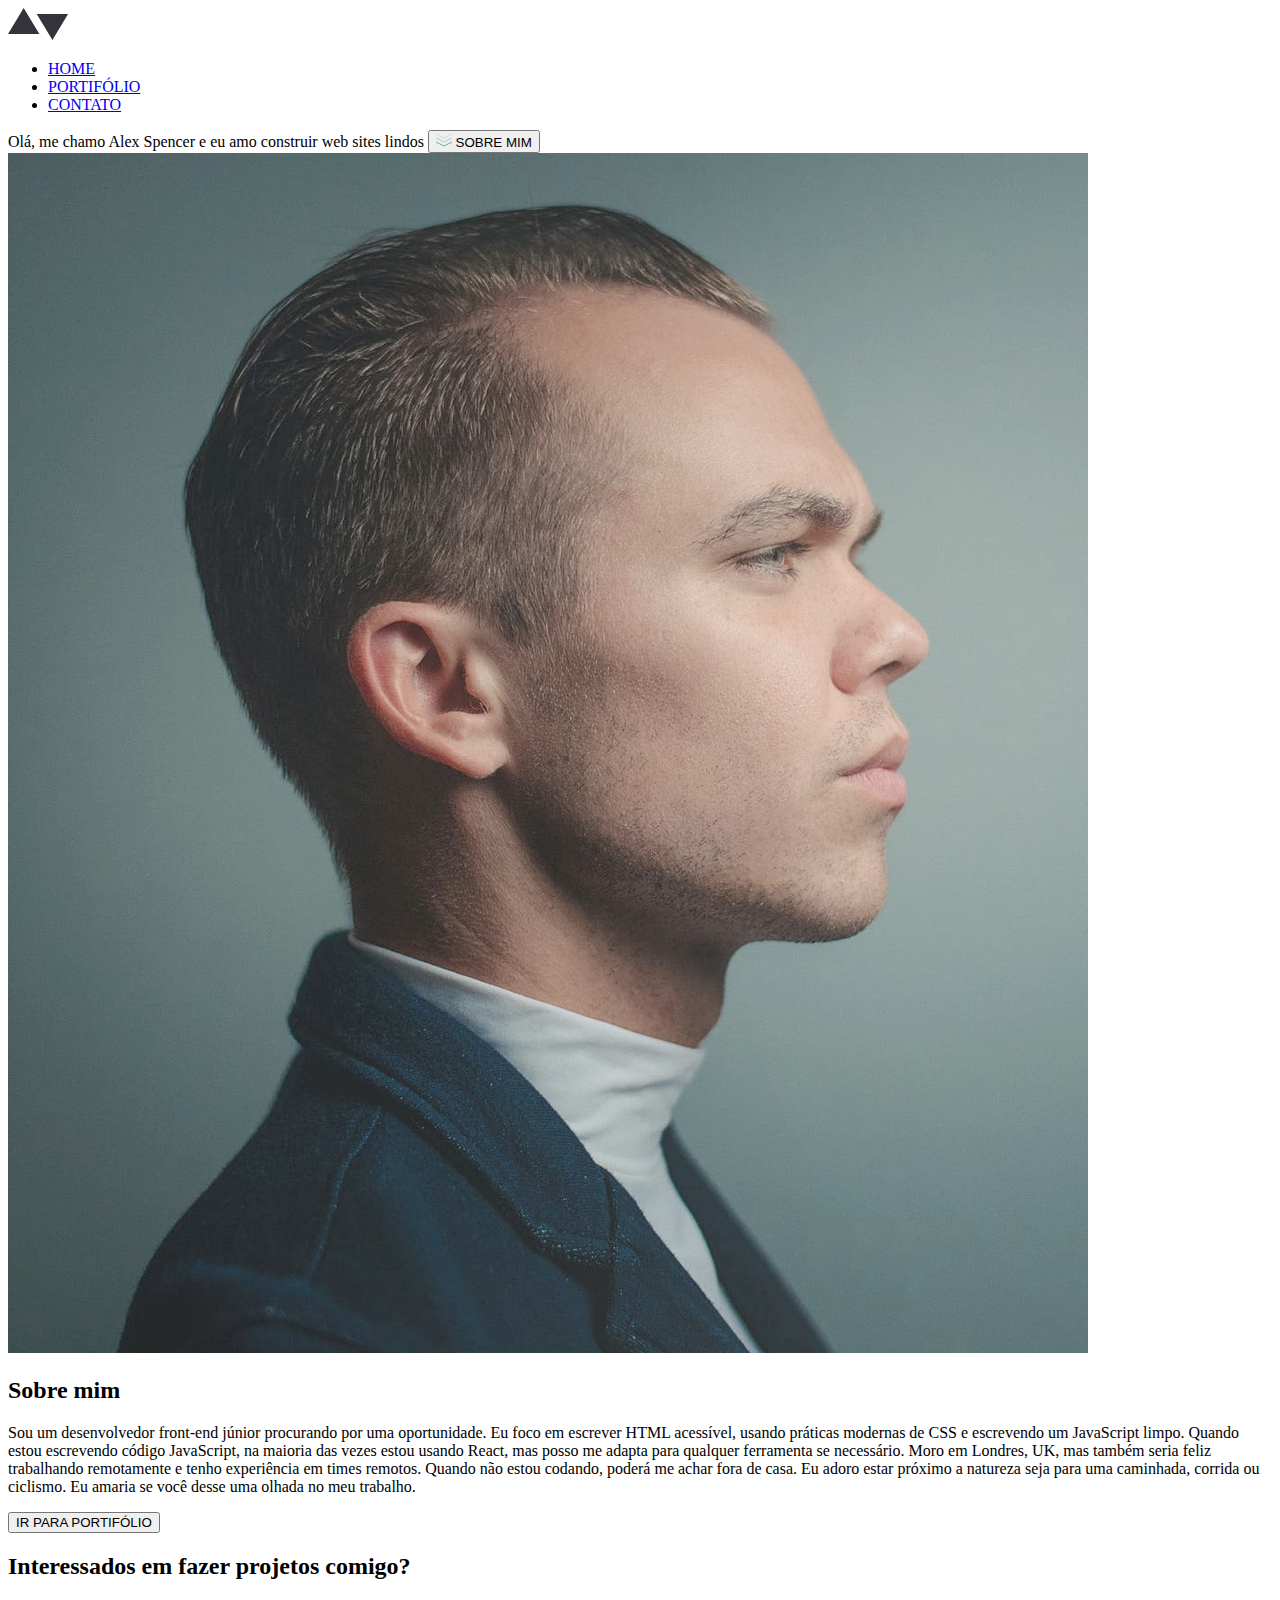
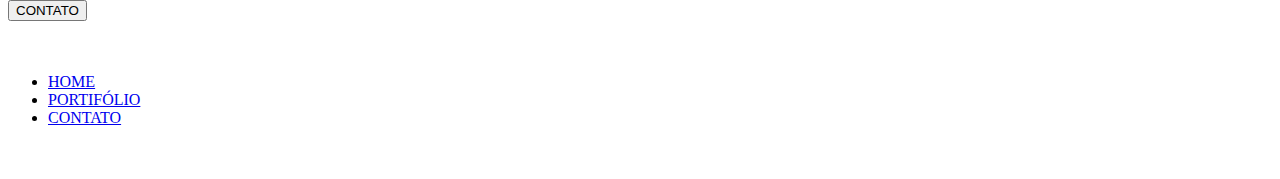
==== pages/home/index.html @ 891c13ab "criação da pagina home" ====
<!DOCTYPE html>
<html lang="en">
  <head>
    <meta charset="UTF-8" />
    <meta name="viewport" content="width=device-width, initial-scale=1.0" />
    <link rel="stylesheet" href="style.css" />
    <link rel="preconnect" href="https://fonts.googleapis.com" />
    <link rel="preconnect" href="https://fonts.gstatic.com" crossorigin />
    <link
      href="https://fonts.googleapis.com/css2?family=Ibarra+Real+Nova:wght@400;600;700&family=Public+Sans:wght@200;400;600;700&display=swap"
      rel="stylesheet"
    />

    <title>Home</title>
  </head>
  <body>
    <header class="nav-bar container">
      <img src="/assets/logo-dark.svg" alt="logo-ligth" />
      <ul>
        <li class="menu-items"><a href="index.html" id="home">HOME</a></li>
        <li class="menu-items">
          <a href="portifolio.html" id="portifolio">PORTIFÓLIO</a>
        </li>
        <li class="menu-items">
          <a href="contato.html" id="contato">CONTATO</a>
        </li>
      </ul>
    </header>
    <section class="container">
      <div class="home-page">
        <div class="home-page-text">
          Olá, me chamo Alex Spencer e eu amo construir web sites lindos
          <button class="button">
            <img src="/assets/icons/down-arrows.svg" alt="down-arrows-icon" />
            SOBRE MIM
          </button>
        </div>
      </div>
    </section>
    <main class="about container">
      <img src="/assets/home/image-homepage-profile.jpg" alt="image-profile" />
      <div class="about-text">
        <h2>Sobre mim</h2>
        <p>
          Sou um desenvolvedor front-end júnior procurando por uma oportunidade.
          Eu foco em escrever HTML acessível, usando práticas modernas de CSS e
          escrevendo um JavaScript limpo. Quando estou escrevendo código
          JavaScript, na maioria das vezes estou usando React, mas posso me
          adapta para qualquer ferramenta se necessário. Moro em Londres, UK,
          mas também seria feliz trabalhando remotamente e tenho experiência em
          times remotos. Quando não estou codando, poderá me achar fora de casa.
          Eu adoro estar próximo a natureza seja para uma caminhada, corrida ou
          ciclismo. Eu amaria se você desse uma olhada no meu trabalho.
        </p>
        <button>IR PARA PORTIFÓLIO</button>
      </div>
    </main>
    <section class="contact container">
      <h2>Interessados em fazer projetos comigo?</h2>
      <button class="button">CONTATO</button>
    </section>
    <footer class="container">
      <div class="teste">
        <img src="/assets/logo-light.svg" alt="logo-ligth" />
        <ul>
          <li class="menu-items"><a href="index.html" id="home">HOME</a></li>
          <li class="menu-items">
            <a href="portifolio.html" id="portifolio">PORTIFÓLIO</a>
          </li>
          <li class="menu-items">
            <a href="contato.html" id="contato">CONTATO</a>
          </li>
        </ul>
      </div>
      <div class="icons">
        <img src="/assets/icons/github-light.svg" alt="github-light" />
        <img src="/assets/icons/twitter-light.svg" alt="twitter-light" />
        <img src="/assets/icons/linkedin-light.svg" alt="linkedin-light" />
      </div>
    </footer>
  </body>
</html>
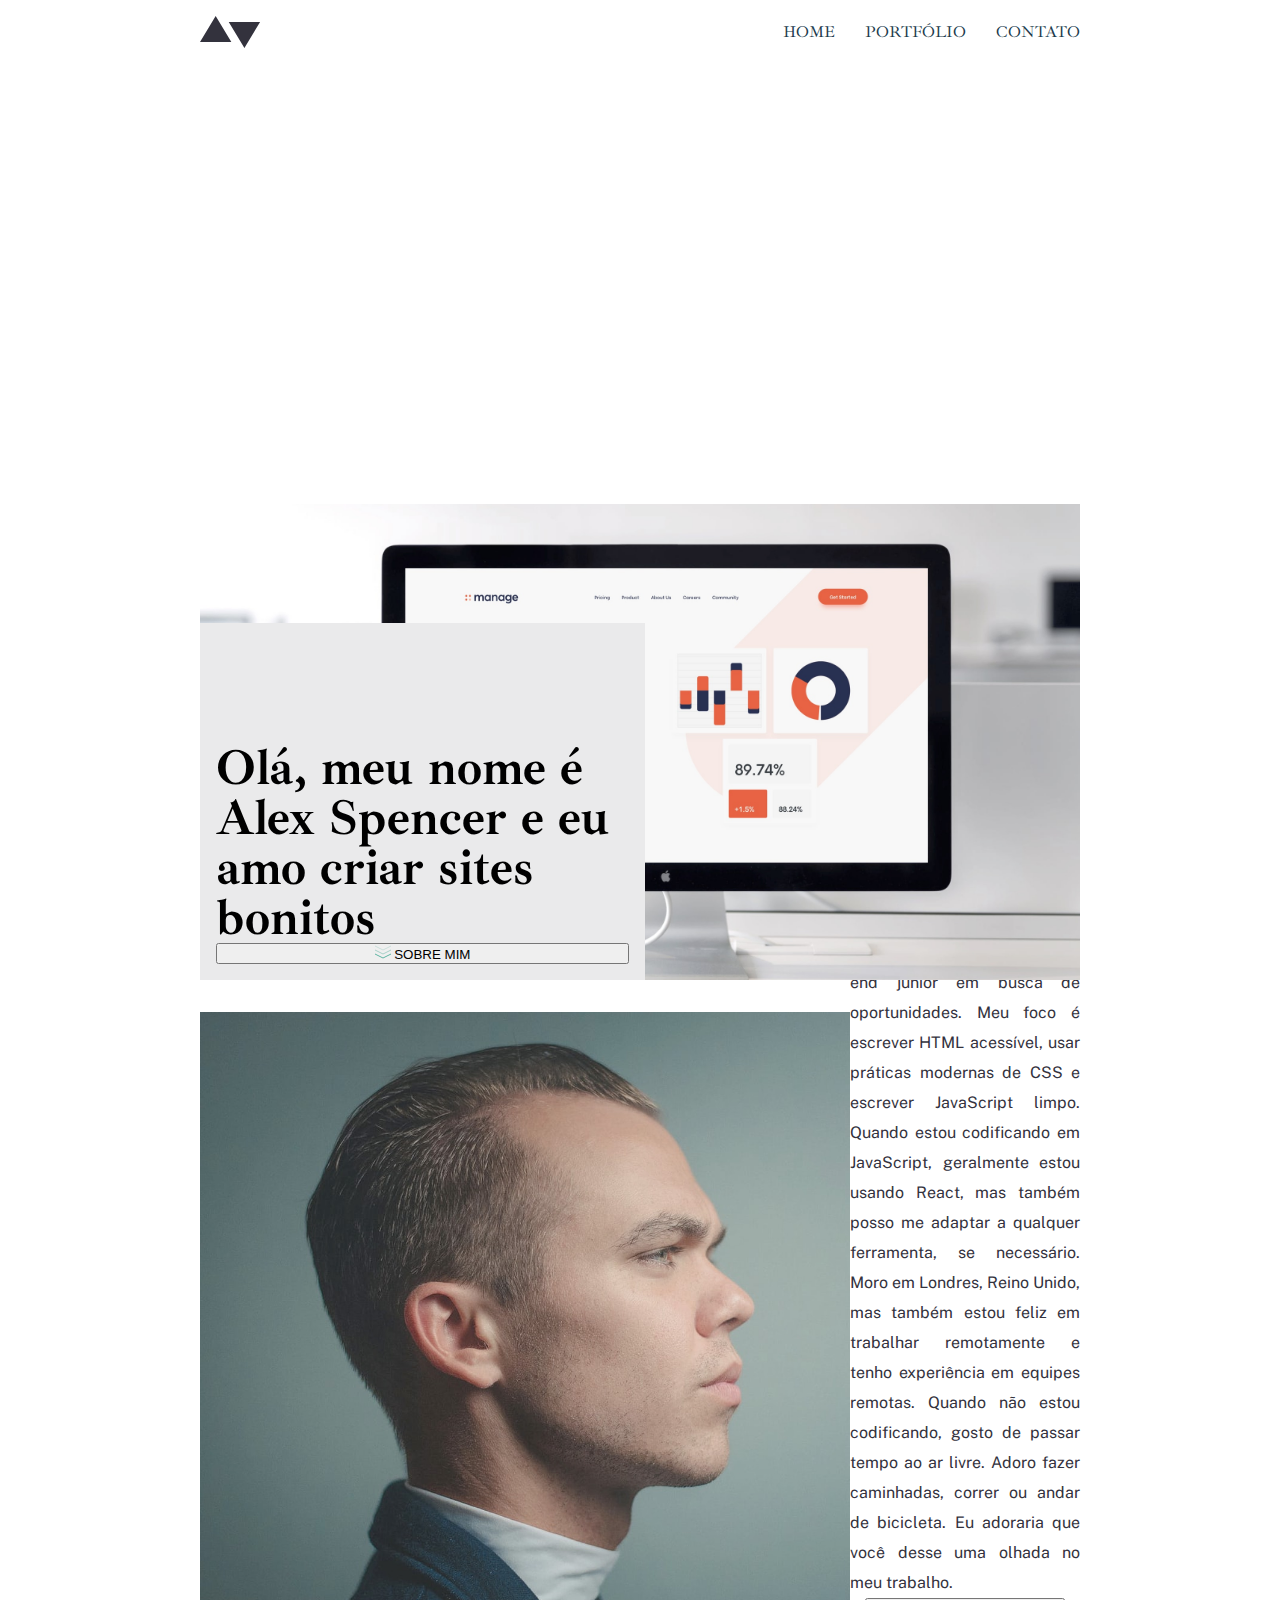
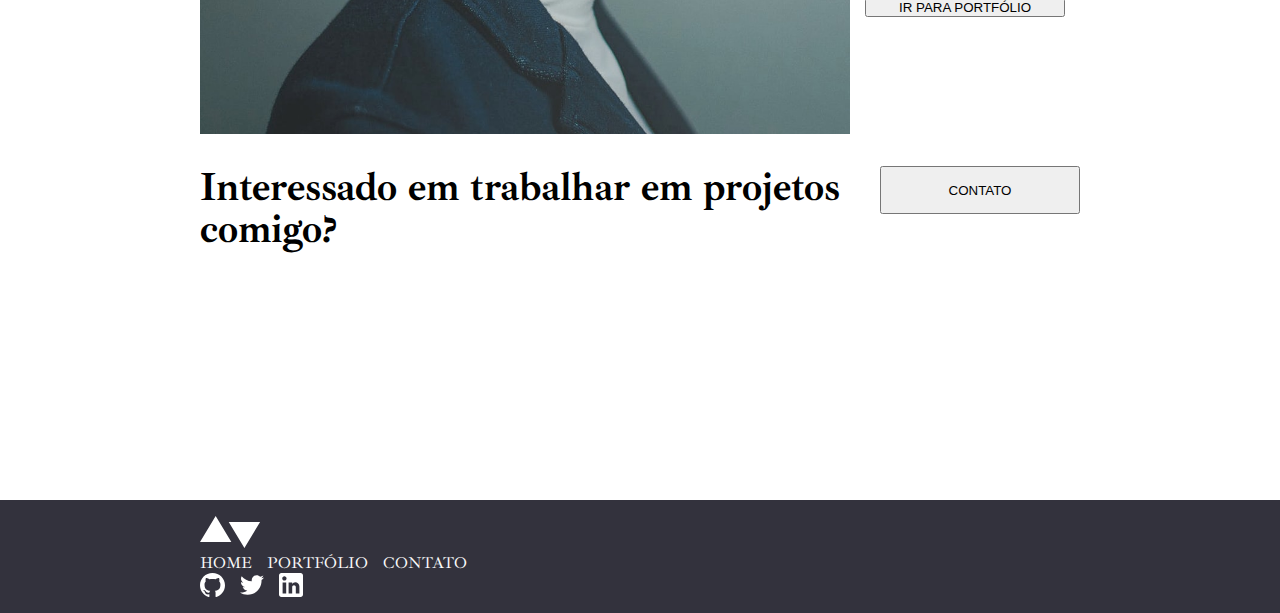
==== commit 34a101ce: "home page html" ====
--- a/pages/home/index.html
+++ b/pages/home/index.html
@@ -1,5 +1,5 @@
 <!DOCTYPE html>
-<html lang="en">
+<html lang="pt-br">
   <head>
     <meta charset="UTF-8" />
     <meta name="viewport" content="width=device-width, initial-scale=1.0" />
@@ -10,16 +10,15 @@
       href="https://fonts.googleapis.com/css2?family=Ibarra+Real+Nova:wght@400;600;700&family=Public+Sans:wght@200;400;600;700&display=swap"
       rel="stylesheet"
     />
-
     <title>Home</title>
   </head>
   <body>
     <header class="nav-bar container">
-      <img src="/assets/logo-dark.svg" alt="logo-ligth" />
+      <img src="/assets/logo-dark.svg" alt="logo-light" />
       <ul>
         <li class="menu-items"><a href="index.html" id="home">HOME</a></li>
         <li class="menu-items">
-          <a href="portifolio.html" id="portifolio">PORTIFÓLIO</a>
+          <a href="portfolio.html" id="portfolio">PORTFÓLIO</a>
         </li>
         <li class="menu-items">
           <a href="contato.html" id="contato">CONTATO</a>
@@ -29,8 +28,8 @@
     <section class="container">
       <div class="home-page">
         <div class="home-page-text">
-          Olá, me chamo Alex Spencer e eu amo construir web sites lindos
-          <button class="button">
+          Olá, meu nome é Alex Spencer e eu amo criar sites bonitos
+          <button class="button-home-page">
             <img src="/assets/icons/down-arrows.svg" alt="down-arrows-icon" />
             SOBRE MIM
           </button>
@@ -42,40 +41,44 @@
       <div class="about-text">
         <h2>Sobre mim</h2>
         <p>
-          Sou um desenvolvedor front-end júnior procurando por uma oportunidade.
-          Eu foco em escrever HTML acessível, usando práticas modernas de CSS e
-          escrevendo um JavaScript limpo. Quando estou escrevendo código
-          JavaScript, na maioria das vezes estou usando React, mas posso me
-          adapta para qualquer ferramenta se necessário. Moro em Londres, UK,
-          mas também seria feliz trabalhando remotamente e tenho experiência em
-          times remotos. Quando não estou codando, poderá me achar fora de casa.
-          Eu adoro estar próximo a natureza seja para uma caminhada, corrida ou
-          ciclismo. Eu amaria se você desse uma olhada no meu trabalho.
+          Sou um desenvolvedor front-end júnior em busca de oportunidades. Meu
+          foco é escrever HTML acessível, usar práticas modernas de CSS e
+          escrever JavaScript limpo. Quando estou codificando em JavaScript,
+          geralmente estou usando React, mas também posso me adaptar a qualquer
+          ferramenta, se necessário. Moro em Londres, Reino Unido, mas também
+          estou feliz em trabalhar remotamente e tenho experiência em equipes
+          remotas. Quando não estou codificando, gosto de passar tempo ao ar
+          livre. Adoro fazer caminhadas, correr ou andar de bicicleta. Eu
+          adoraria que você desse uma olhada no meu trabalho.
         </p>
-        <button>IR PARA PORTIFÓLIO</button>
+        <button class="button">IR PARA PORTFÓLIO</button>
       </div>
     </main>
     <section class="contact container">
-      <h2>Interessados em fazer projetos comigo?</h2>
-      <button class="button">CONTATO</button>
+      <h2>Interessado em trabalhar em projetos comigo?</h2>
+      <div class="container-button">
+        <button class="button">CONTATO</button>
+      </div>
     </section>
-    <footer class="container">
-      <div class="teste">
-        <img src="/assets/logo-light.svg" alt="logo-ligth" />
-        <ul>
-          <li class="menu-items"><a href="index.html" id="home">HOME</a></li>
-          <li class="menu-items">
-            <a href="portifolio.html" id="portifolio">PORTIFÓLIO</a>
-          </li>
-          <li class="menu-items">
-            <a href="contato.html" id="contato">CONTATO</a>
-          </li>
-        </ul>
-      </div>
-      <div class="icons">
-        <img src="/assets/icons/github-light.svg" alt="github-light" />
-        <img src="/assets/icons/twitter-light.svg" alt="twitter-light" />
-        <img src="/assets/icons/linkedin-light.svg" alt="linkedin-light" />
+    <footer>
+      <div class="container-footer container">
+        <div class="nav-button">
+          <img src="/assets/logo-light.svg" alt="logo-light" />
+          <ul>
+            <li class="menu-items"><a href="index.html" id="home">HOME</a></li>
+            <li class="menu-items">
+              <a href="portfolio.html" id="portfolio">PORTFÓLIO</a>
+            </li>
+            <li class="menu-items">
+              <a href="contato.html" id="contato">CONTATO</a>
+            </li>
+          </ul>
+        </div>
+        <div class="icons">
+          <img src="/assets/icons/github-light.svg" alt="github-light" />
+          <img src="/assets/icons/twitter-light.svg" alt="twitter-light" />
+          <img src="/assets/icons/linkedin-light.svg" alt="linkedin-light" />
+        </div>
       </div>
     </footer>
   </body>
--- a/pages/home/style.css
+++ b/pages/home/style.css
@@ -0,0 +1,174 @@
+:root {
+  --slightly-desaturated-cyan: #5fb4a2;
+  --dark-blue: #203a4c;
+  --grayish-dark-blue: #33323d;
+  --very-light-grey: #fafafa;
+  --light-grey: #eaeaeb;
+}
+
+* {
+  margin: 0;
+  padding: 0;
+  box-sizing: border-box;
+}
+html {
+  font-family: "Ibarra Real Nova", "Public Sans", sans-serif;
+}
+
+.container {
+  padding: 16px 200px;
+}
+
+a {
+  text-decoration: none;
+  color: var(--dark-blue);
+}
+
+.menu-items {
+  list-style: none;
+}
+.nav-bar {
+  display: flex;
+  justify-content: space-between;
+  align-items: center;
+}
+
+.nav-bar ul {
+  display: flex;
+  gap: 30px;
+  margin-right: edpx;
+}
+
+.nav-bar a:hover {
+  color: var(--slightly-desaturated-cyan);
+}
+
+.container .home-page {
+  position: relative; /* Add position relative to the container */
+  width: 100%;
+  min-height: 100vh;
+  background-image: url(/assets/home/image-homepage-hero.jpg);
+  background-repeat: no-repeat;
+  background-position: bottom left;
+  background-size: contain;
+  display: flex;
+  align-items: flex-end;
+}
+
+.home-page-text {
+  position: absolute;
+  bottom: 0px;
+  left: 0px;
+  width: 445px; /* Increase the width */
+  height: 357px; /* Increase the height */
+  background: var(--light-grey);
+  display: flex;
+  flex-direction: column;
+  justify-content: flex-end;
+  padding: 16px;
+  font-style: normal;
+  font-weight: 700;
+  font-size: 50px;
+  line-height: 50px;
+}
+
+.about-button {
+  display: flex; /* Add flex display */
+  align-items: center; /* Center the items vertically */
+  margin-top: 36px;
+  width: 200px;
+  height: 48px;
+  background: var(--dark-blue);
+  color: var(--light-grey);
+  gap: 30px;
+}
+
+.about-button img {
+  width: 38px;
+  height: 38px;
+  margin-right: 8px; /* Add margin to push the image to the left */
+}
+
+.about-button:hover {
+  background: var(--slightly-desaturated-cyan);
+  color: var(--light-grey);
+}
+
+.about {
+  display: flex;
+  justify-content: space-between;
+  align-items: center;
+}
+
+.about img {
+  display: flex;
+  justify-content: center;
+  align-items: center;
+  width: 650px;
+  height: auto;
+}
+.about div {
+  align-self: self-start;
+  height: 500px;
+  width: 600px;
+  font-family: "Public Sans";
+  font-style: normal;
+  font-weight: 400;
+  font-size: 16px;
+  line-height: 30px;
+  color: var(--grayish-dark-blue);
+  display: flex;
+  justify-content: center;
+  align-items: center;
+  flex-direction: column;
+}
+
+.about-text {
+  text-align: justify;
+}
+
+.button {
+  align-items: center; /* Center the items vertically */
+  margin-top: 0px;
+  width: 200px;
+  height: 48px;
+}
+.contact {
+  display: flex;
+  justify-content: space-between;
+  width: 100%;
+  height: 350px;
+}
+
+.contact h2 {
+  font-family: "Ibarra Real Nova";
+  font-style: normal;
+  font-weight: 700;
+  font-size: 40px;
+  line-height: 42px;
+}
+
+footer {
+  background: var(--grayish-dark-blue);
+  display: flex;
+  justify-content: space-between;
+}
+
+footer a {
+  color: var(--very-light-grey);
+}
+
+footer ul {
+  display: flex;
+  gap: 15px;
+}
+
+.icons {
+  display: flex;
+  gap: 15px;
+}
+
+.teste {
+  display: flex;
+  gap: 35px;
+}
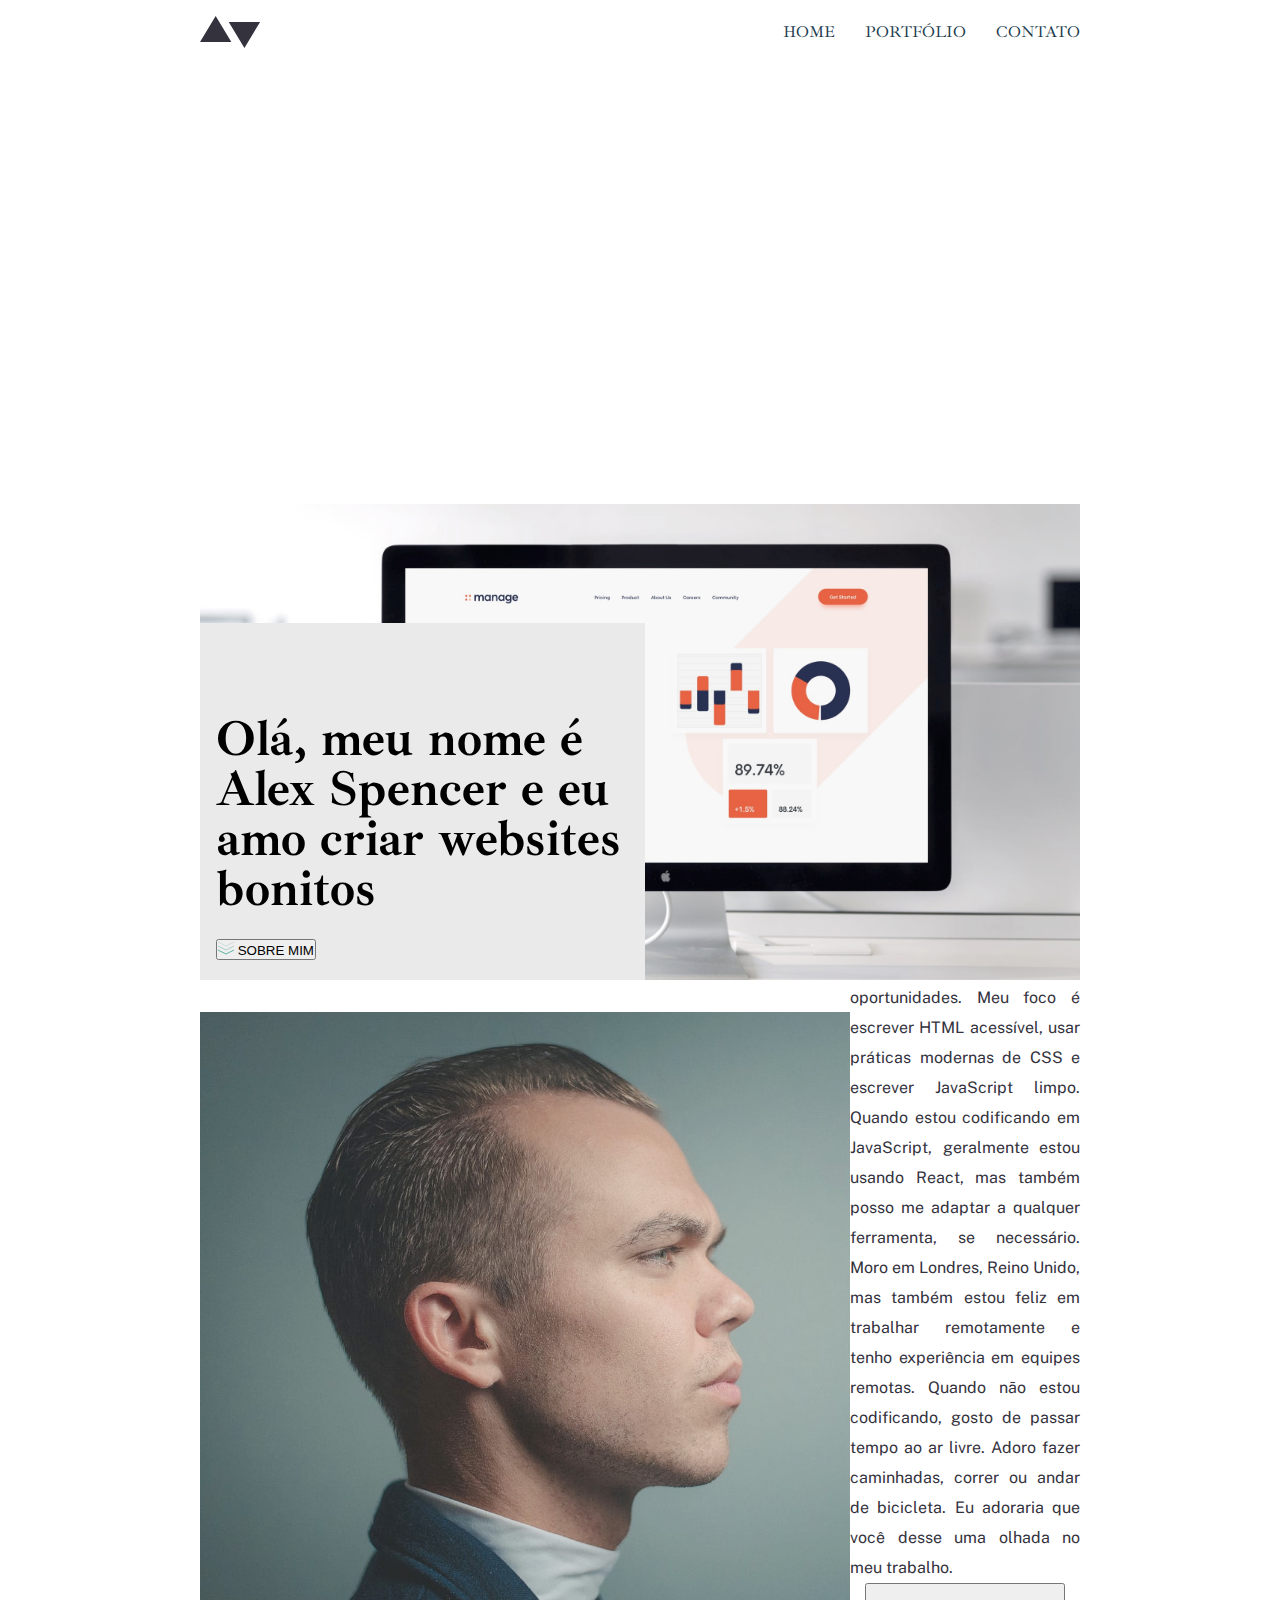
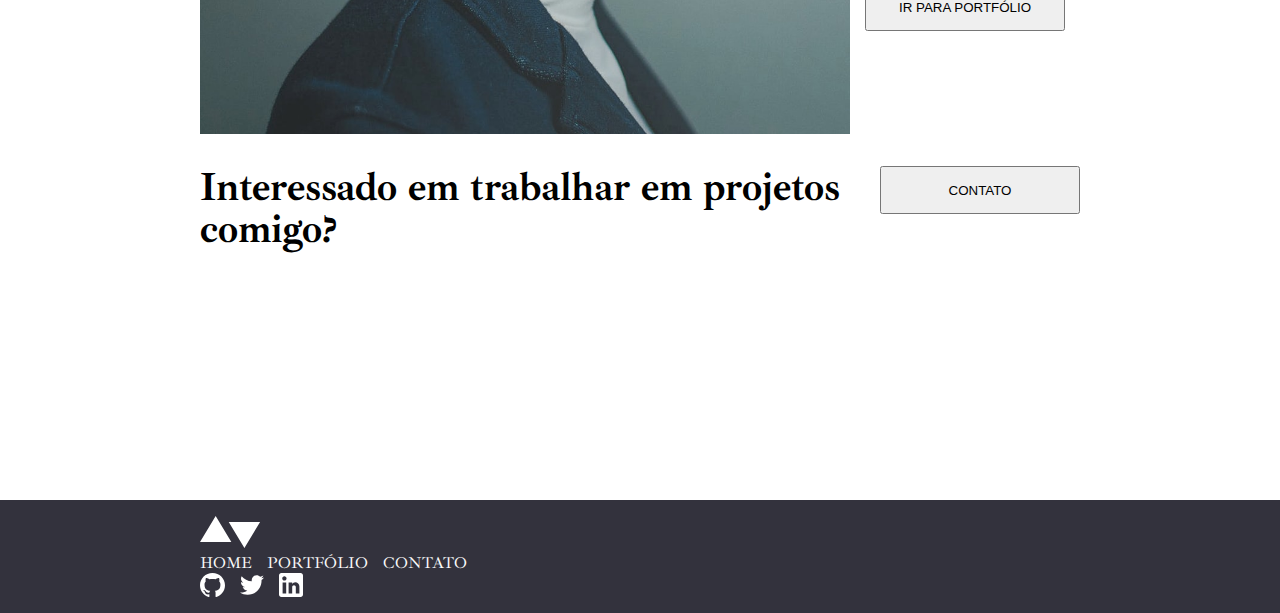
==== commit d5927638: "renomeando classes, adicionando comentários e ajustanto endereço de imagens." ====
--- a/pages/home/index.html
+++ b/pages/home/index.html
@@ -1,6 +1,7 @@
 <!DOCTYPE html>
 <html lang="pt-br">
   <head>
+    <!-- Metadados e links para estilos e fontes -->
     <meta charset="UTF-8" />
     <meta name="viewport" content="width=device-width, initial-scale=1.0" />
     <link rel="stylesheet" href="style.css" />
@@ -14,11 +15,14 @@
   </head>
   <body>
     <header class="nav-bar container">
-      <img src="/assets/logo-dark.svg" alt="logo-light" />
+      <!-- Cabeçalho com logotipo e itens de menu -->
+      <img src="../../assets/logo-dark.svg" alt="logo-light" />
       <ul>
-        <li class="menu-items"><a href="index.html" id="home">HOME</a></li>
         <li class="menu-items">
-          <a href="portfolio.html" id="portfolio">PORTFÓLIO</a>
+          <a href="../home/index.html" id="home">HOME</a>
+        </li>
+        <li class="menu-items">
+          <a href="../home/portifolio.html" id="portfolio">PORTFÓLIO</a>
         </li>
         <li class="menu-items">
           <a href="contato.html" id="contato">CONTATO</a>
@@ -28,19 +32,31 @@
     <section class="container">
       <div class="home-page">
         <div class="home-page-text">
-          Olá, meu nome é Alex Spencer e eu amo criar sites bonitos
-          <button class="button-home-page">
-            <img src="/assets/icons/down-arrows.svg" alt="down-arrows-icon" />
+          <!-- Texto da página inicial -->
+          Olá, meu nome é Alex Spencer e eu amo criar websites bonitos
+          
+          <a href="#about">
+            <button class="button-home-page">
+            
+            <img
+              src="../../assets/icons/down-arrows.svg"
+              alt="down-arrows-icon"
+            />
             SOBRE MIM
           </button>
+          </a>
         </div>
       </div>
     </section>
-    <main class="about container">
-      <img src="/assets/home/image-homepage-profile.jpg" alt="image-profile" />
+    <main class="about container" id="about">
+      <img
+        src="../../assets/home/image-homepage-profile.jpg"
+        alt="image-profile"
+      />
       <div class="about-text">
         <h2>Sobre mim</h2>
         <p>
+          <!-- Texto sobre o desenvolvedor -->
           Sou um desenvolvedor front-end júnior em busca de oportunidades. Meu
           foco é escrever HTML acessível, usar práticas modernas de CSS e
           escrever JavaScript limpo. Quando estou codificando em JavaScript,
@@ -51,33 +67,39 @@
           livre. Adoro fazer caminhadas, correr ou andar de bicicleta. Eu
           adoraria que você desse uma olhada no meu trabalho.
         </p>
-        <button class="button">IR PARA PORTFÓLIO</button>
+        <a href="../home/portifolio.html"><button class="button">IR PARA PORTFÓLIO</button></a>
       </div>
     </main>
+    <!--Seção de Contato-->
     <section class="contact container">
       <h2>Interessado em trabalhar em projetos comigo?</h2>
       <div class="container-button">
-        <button class="button">CONTATO</button>
+        </a><button class="button">CONTATO</button>
       </div>
     </section>
+    <!-- Rodapé-->
     <footer>
       <div class="container-footer container">
         <div class="nav-button">
-          <img src="/assets/logo-light.svg" alt="logo-light" />
+          <img src="../../assets/logo-light.svg" alt="logo-light" />
           <ul>
             <li class="menu-items"><a href="index.html" id="home">HOME</a></li>
             <li class="menu-items">
-              <a href="portfolio.html" id="portfolio">PORTFÓLIO</a>
+              <a href="../home/portifolio.html" id="portfolio">PORTFÓLIO</a>
             </li>
             <li class="menu-items">
-              <a href="contato.html" id="contato">CONTATO</a>
+              <a href="#" id="contato">CONTATO</a>
             </li>
           </ul>
         </div>
         <div class="icons">
-          <img src="/assets/icons/github-light.svg" alt="github-light" />
-          <img src="/assets/icons/twitter-light.svg" alt="twitter-light" />
-          <img src="/assets/icons/linkedin-light.svg" alt="linkedin-light" />
+          <!-- Ícones de redes sociais -->
+          <img src="../../assets/icons/github-light.svg" alt="github-light" />
+          <img src="../../assets/icons/twitter-light.svg" alt="twitter-light" />
+          <img
+            src="../../assets/icons/linkedin-light.svg"
+            alt="linkedin-light"
+          />
         </div>
       </div>
     </footer>
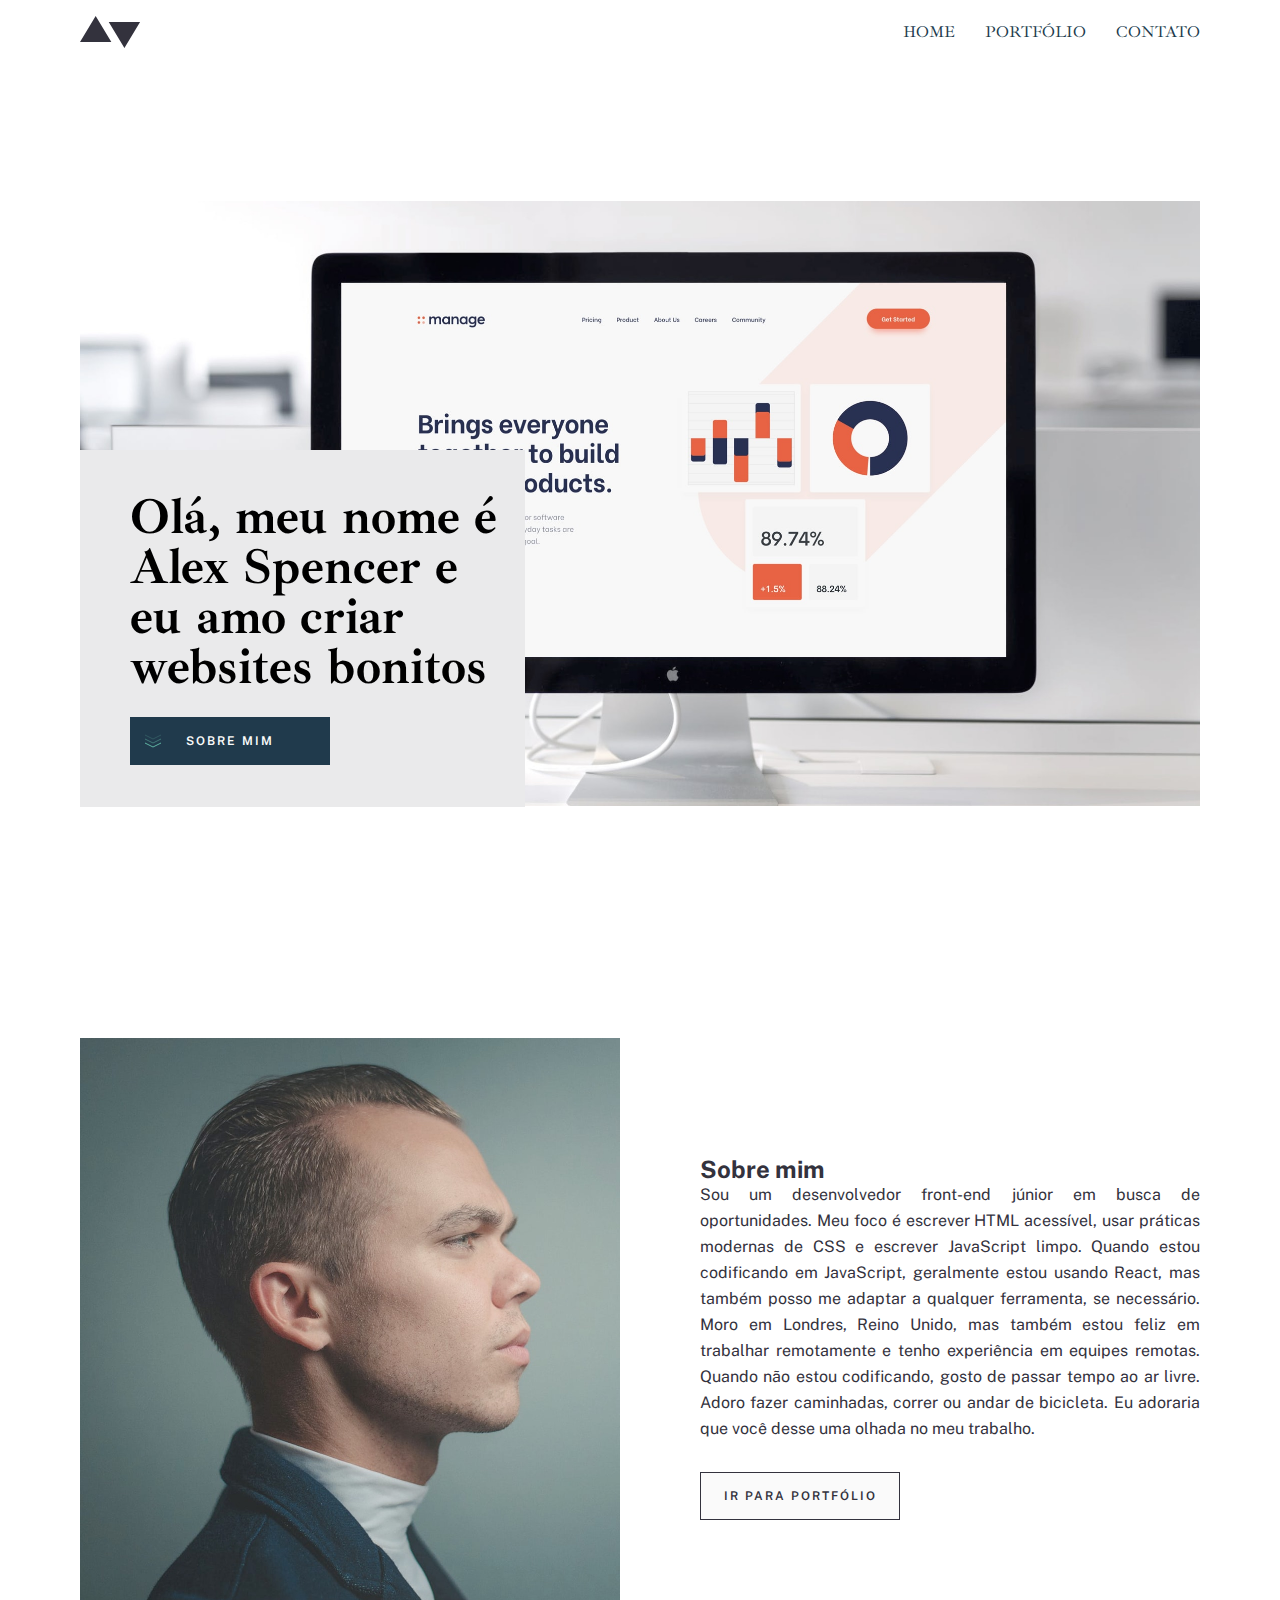
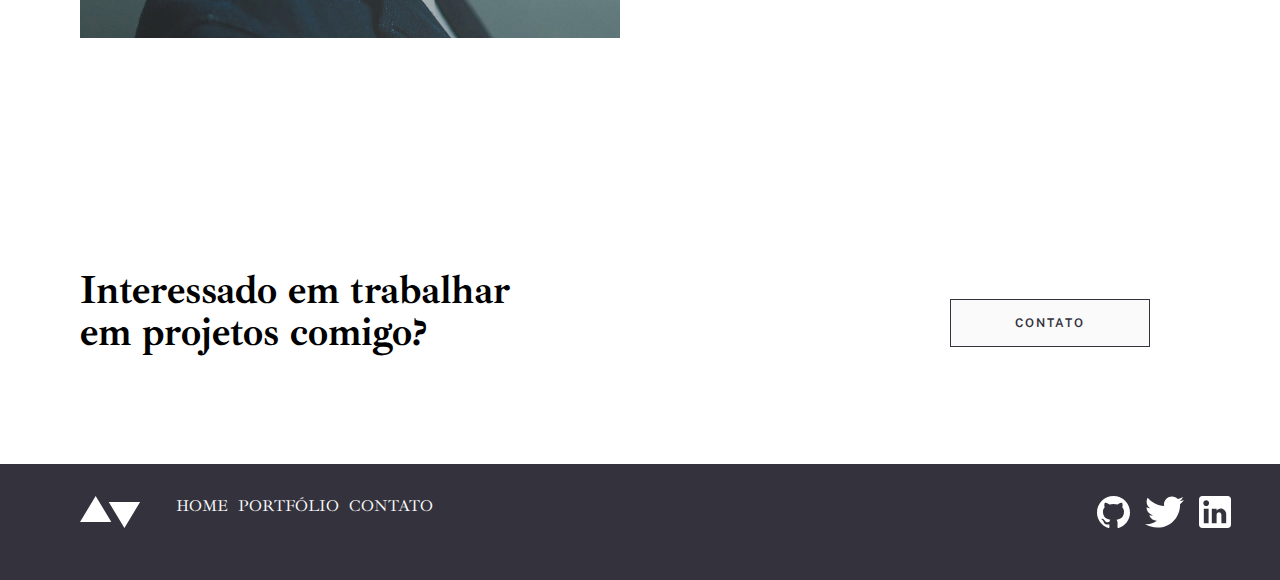
==== commit d1dbe9db: "adicionando projeto ao github" ====
--- a/pages/home/index.html
+++ b/pages/home/index.html
@@ -22,7 +22,7 @@
           <a href="../home/index.html" id="home">HOME</a>
         </li>
         <li class="menu-items">
-          <a href="../home/portifolio.html" id="portfolio">PORTFÓLIO</a>
+          <a href="../home/portfolio.html" id="portfolio">PORTFÓLIO</a>
         </li>
         <li class="menu-items">
           <a href="contato.html" id="contato">CONTATO</a>
@@ -67,7 +67,7 @@
           livre. Adoro fazer caminhadas, correr ou andar de bicicleta. Eu
           adoraria que você desse uma olhada no meu trabalho.
         </p>
-        <a href="../home/portifolio.html"><button class="button">IR PARA PORTFÓLIO</button></a>
+        <a href="../home/portfolio.html"><button class="button">IR PARA PORTFÓLIO</button></a>
       </div>
     </main>
     <!--Seção de Contato-->
--- a/pages/home/style.css
+++ b/pages/home/style.css
@@ -1,9 +1,9 @@
 :root {
-  --slightly-desaturated-cyan: #5fb4a2;
-  --dark-blue: #203a4c;
-  --grayish-dark-blue: #33323d;
-  --very-light-grey: #fafafa;
-  --light-grey: #eaeaeb;
+  --slightly-desaturated-cyan: #5fb4a2; /* Define uma variável para uma cor levemente dessaturada de ciano */
+  --dark-blue: #203a4c; /* Define uma variável para uma cor azul escura */
+  --grayish-dark-blue: #33323d; /* Define uma variável para uma cor cinza-azulada escura */
+  --very-light-grey: #fafafa; /* Define uma variável para um cinza muito claro */
+  --light-grey: #eaeaeb; /* Define uma variável para um cinza claro */
 }
 
 * {
@@ -11,45 +11,51 @@
   padding: 0;
   box-sizing: border-box;
 }
+
 html {
-  font-family: "Ibarra Real Nova", "Public Sans", sans-serif;
+  font-family: "Ibarra Real Nova", "Public Sans", sans-serif; /* Define a fonte para o texto HTML */
 }
 
 .container {
-  padding: 16px 200px;
+  padding: 16px 40px;
+  max-width: 1200px;
+  margin: 0 auto;
 }
 
 a {
   text-decoration: none;
-  color: var(--dark-blue);
+  color: var(--dark-blue); /* Define a cor dos links como a cor azul escura */
 }
 
 .menu-items {
   list-style: none;
 }
+
 .nav-bar {
   display: flex;
   justify-content: space-between;
   align-items: center;
+  margin-bottom: 24px;
 }
 
 .nav-bar ul {
   display: flex;
   gap: 30px;
-  margin-right: edpx;
 }
 
 .nav-bar a:hover {
-  color: var(--slightly-desaturated-cyan);
+  color: var(
+    --slightly-desaturated-cyan
+  ); /* Define a cor dos links do menu ao passar o mouse como um ciano levemente dessaturado */
 }
 
 .container .home-page {
-  position: relative; /* Add position relative to the container */
+  position: relative;
   width: 100%;
-  min-height: 100vh;
-  background-image: url(/assets/home/image-homepage-hero.jpg);
+  height: 798px;
+  background-image: url(../../assets/home/image-homepage-hero.jpg); /* Define uma imagem de plano de fundo para a página inicial */
   background-repeat: no-repeat;
-  background-position: bottom left;
+  background-position: center left;
   background-size: contain;
   display: flex;
   align-items: flex-end;
@@ -57,15 +63,19 @@
 
 .home-page-text {
   position: absolute;
-  bottom: 0px;
-  left: 0px;
-  width: 445px; /* Increase the width */
-  height: 357px; /* Increase the height */
-  background: var(--light-grey);
+  bottom: 95px;
+  left: 0;
+  width: 445px;
+  height: 357px;
+  background: var(
+    --light-grey
+  ); /* Define um fundo cinza claro para o texto na página inicial */
   display: flex;
   flex-direction: column;
-  justify-content: flex-end;
+  justify-content: space-evenly;
   padding: 16px;
+  padding-left: 50px;
+  font-family: "Ibarra Real Nova";
   font-style: normal;
   font-weight: 700;
   font-size: 50px;
@@ -73,102 +83,239 @@
 }
 
 .about-button {
-  display: flex; /* Add flex display */
-  align-items: center; /* Center the items vertically */
+  display: flex;
+  align-items: center;
   margin-top: 36px;
   width: 200px;
   height: 48px;
-  background: var(--dark-blue);
+  background: var(
+    --dark-blue
+  ); /* Define um fundo azul escuro para o botão "Sobre" */
+  color: var(
+    --very-light-grey
+  ); /* Define a cor do texto do botão "Sobre" como um cinza muito claro */
+  gap: 10px;
+  font-family: "Public Sans";
+  font-style: normal;
+  font-weight: 600;
+  font-size: 12px;
+  line-height: 14px;
+  letter-spacing: 2px;
+  text-transform: uppercase;
+  text-align: center;
+}
+
+.about-button img {
+  width: 20px;
+  height: 20px;
+}
+
+.about-button:hover {
+  background: var(
+    --slightly-desaturated-cyan
+  ); /* Define a cor de fundo do botão "Sobre" ao passar o mouse como um ciano levemente dessaturado */
+}
+
+.about {
+  display: flex;
+  justify-content: space-between;
+  align-items: center;
+  margin-top: 60px;
+  padding-top: 60px;
+}
+
+.about img {
+  width: 540px;
+  height: auto;
+}
+
+.about div {
+  max-width: 500px;
+  font-family: "Public Sans";
+  font-style: normal;
+  font-weight: 400;
+  font-size: 16px;
+  line-height: 26px;
+  color: var(
+    --grayish-dark-blue
+  ); /* Define a cor do texto "Sobre" como um cinza-azulado escuro */
+}
+
+.about-text {
+  text-align: justify;
+}
+
+.about-text p {
+  margin-bottom: 30px;
+}
+
+.container-button {
+  width: 250px;
+  margin-top: 24px;
+}
+
+.button-home-page {
+  display: flex;
+  align-items: center;
+  justify-content: center;
+  width: 200px;
+  height: 48px;
+  font-family: "Public Sans";
+  font-style: normal;
+  font-weight: 600;
+  font-size: 12px;
+  line-height: 14px;
+  letter-spacing: 2px;
+  text-transform: uppercase;
+  background: var(
+    --dark-blue
+  ); /* Define um fundo azul escuro para o botão da página inicial */
+  color: var(
+    --very-light-grey
+  ); /* Define a cor do texto do botão da página inicial como um cinza muito claro */
+  border: none;
+  cursor: pointer;
+  position: relative;
+}
+
+.button-home-page img {
+  position: absolute;
+  left: 15px;
+}
+
+.button-home-page:hover {
+  background: var(
+    --slightly-desaturated-cyan
+  ); /* Define a cor de fundo do botão da página inicial ao passar o mouse como um ciano levemente dessaturado */
+}
+
+.button {
+  display: flex;
+  align-items: center;
+  justify-content: center;
+  width: 200px;
+  height: 48px;
+  font-family: "Public Sans";
+  font-style: normal;
+  font-weight: 600;
+  font-size: 12px;
+  line-height: 14px;
+  letter-spacing: 2px;
+  text-transform: uppercase;
+  background: var(
+    --very-light-grey
+  ); /* Define um fundo cinza muito claro para o botão */
+  color: var(
+    --grayish-dark-blue
+  ); /* Define a cor do texto do botão como um cinza-azulado escuro */
+  border: 1px solid var(--grayish-dark-blue);
+  cursor: pointer;
+}
+
+.button:hover {
+  background: var(
+    --grayish-dark-blue
+  ); /* Define a cor de fundo do botão ao passar o mouse como um cinza-azulado escuro */
   color: var(--light-grey);
-  gap: 30px;
-}
-
-.about-button img {
-  width: 38px;
-  height: 38px;
-  margin-right: 8px; /* Add margin to push the image to the left */
-}
-
-.about-button:hover {
-  background: var(--slightly-desaturated-cyan);
-  color: var(--light-grey);
-}
-
-.about {
-  display: flex;
-  justify-content: space-between;
-  align-items: center;
-}
-
-.about img {
-  display: flex;
-  justify-content: center;
-  align-items: center;
+}
+
+.contact {
+  display: flex;
+  justify-content: space-between;
+  align-items: center;
+  width: 100%;
+  height: 350px;
+  margin-top: 60px;
+  padding-top: 60px;
+}
+
+.contact h2 {
+  font-family: "Ibarra Real Nova";
+  font-style: normal;
+  font-weight: 700;
+  font-size: 40px;
+  line-height: 42px;
+  max-width: 450px;
+}
+
+footer {
+  background: var(
+    --grayish-dark-blue
+  ); /* Define um fundo cinza-azulado escuro para o rodapé */
+  display: flex;
+  justify-content: space-between;
+  align-items: center;
+  padding: 16px 0px;
+}
+
+footer a {
+  color: var(
+    --very-light-grey
+  ); /* Define a cor dos links no rodapé como um cinza muito claro */
+}
+
+footer ul {
+  display: flex;
+  gap: 10px;
+}
+
+.icons {
+  display: flex;
+  gap: 15px;
+}
+
+.nav-button {
   width: 650px;
+  display: flex;
+  gap: 35px;
+}
+
+.container-footer {
+  width: 100%;
+  display: flex;
+  justify-content: space-between;
+  margin-bottom: 20px;
+}
+
+.project.impar {
+  display: flex;
+  justify-content: space-between;
+  align-items: center;
+  margin-bottom: 80px;
+}
+
+.project.par {
+  display: flex;
+  flex-direction: row-reverse;
+  justify-content: space-between;
+  align-items: center;
+}
+
+.project img {
+  width: 580px;
   height: auto;
 }
-.about div {
-  align-self: self-start;
-  height: 500px;
-  width: 600px;
+
+.project-text {
+  width: 450px;
+  text-align: justify;
+  padding: 35px;
+}
+
+.project-text h2 {
+  font-family: "Ibarra Real Nova";
+  font-style: normal;
+  font-weight: 700;
+  font-size: 40px;
+  line-height: 42px;
+  margin-bottom: 15px;
+}
+
+.project-text p {
   font-family: "Public Sans";
   font-style: normal;
   font-weight: 400;
   font-size: 16px;
   line-height: 30px;
-  color: var(--grayish-dark-blue);
-  display: flex;
-  justify-content: center;
-  align-items: center;
-  flex-direction: column;
-}
-
-.about-text {
-  text-align: justify;
-}
-
-.button {
-  align-items: center; /* Center the items vertically */
-  margin-top: 0px;
-  width: 200px;
-  height: 48px;
-}
-.contact {
-  display: flex;
-  justify-content: space-between;
-  width: 100%;
-  height: 350px;
-}
-
-.contact h2 {
-  font-family: "Ibarra Real Nova";
-  font-style: normal;
-  font-weight: 700;
-  font-size: 40px;
-  line-height: 42px;
-}
-
-footer {
-  background: var(--grayish-dark-blue);
-  display: flex;
-  justify-content: space-between;
-}
-
-footer a {
-  color: var(--very-light-grey);
-}
-
-footer ul {
-  display: flex;
-  gap: 15px;
-}
-
-.icons {
-  display: flex;
-  gap: 15px;
-}
-
-.teste {
-  display: flex;
-  gap: 35px;
-}
+  margin-bottom: 50px;
+}
